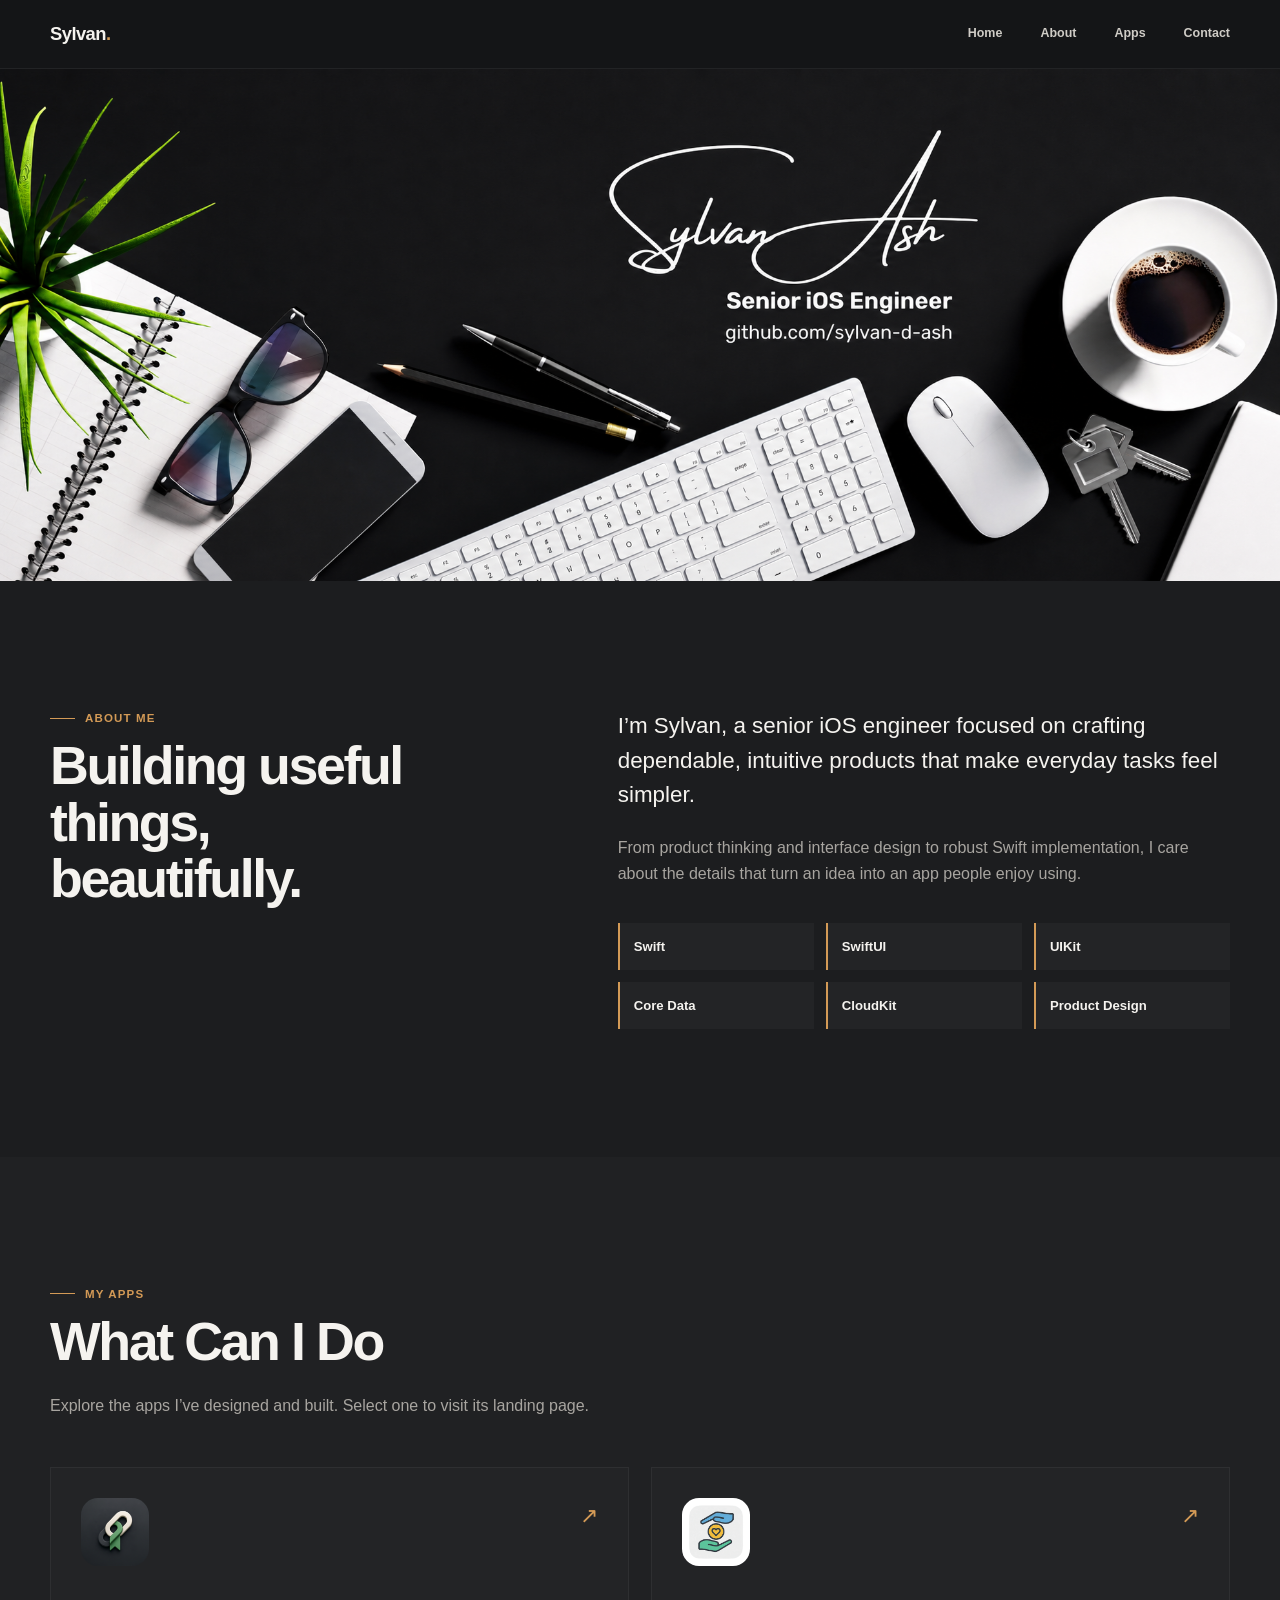
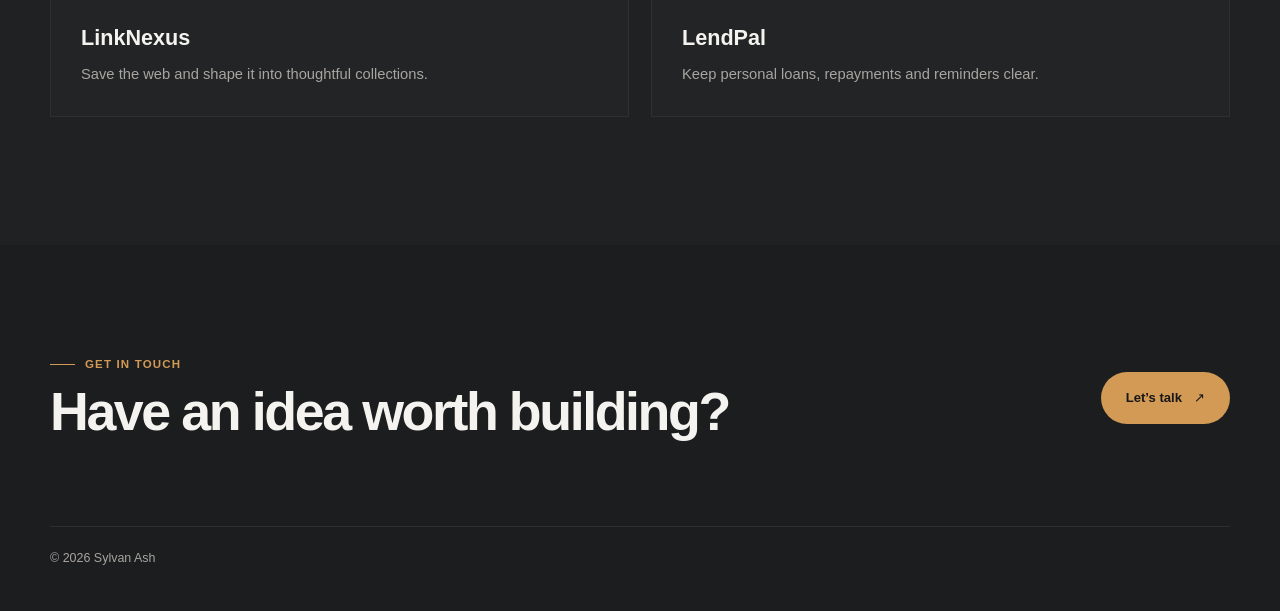
==== index.html @ 414d9491 "Move portfolio to root Pages site" ====
<!doctype html>
<html lang="en">
  <head>
    <meta charset="utf-8">
    <meta name="viewport" content="width=device-width, initial-scale=1">
    <meta name="description" content="Sylvan Ash is a senior iOS engineer building thoughtful apps for everyday life.">
    <title>Sylvan Ash — Senior iOS Engineer</title>
    <link rel="icon" href="favicon.svg" type="image/svg+xml">
    <link rel="apple-touch-icon" href="apple-touch-icon.png">
    <link rel="stylesheet" href="assets/styles.css">
  </head>
  <body class="portfolio-home">
    <header class="site-nav">
      <div class="nav-inner">
        <a class="wordmark" href="#home" aria-label="Sylvan Ash, home">Sylvan<span>.</span></a>
        <nav aria-label="Primary navigation">
          <a href="#home">Home</a>
          <a href="#about">About</a>
          <a href="#apps">Apps</a>
          <a href="#contact">Contact</a>
        </nav>
      </div>
    </header>

    <main>
      <section class="portfolio-hero" id="home" aria-labelledby="hero-title">
        <h1 class="visually-hidden" id="hero-title">Sylvan Ash, Senior iOS Engineer</h1>
        <img src="assets/sylvan-ash-hero-dark.png" alt="A dark desk with a notebook, plant, glasses, keyboard and coffee, introducing Sylvan Ash, Senior iOS Engineer.">
      </section>

      <section class="portfolio-section about-section" id="about">
        <div class="section-heading">
          <p class="section-kicker">About me</p>
          <h2>Building useful things,<br>beautifully.</h2>
        </div>
        <div class="about-copy">
          <p class="about-lead">I’m Sylvan, a senior iOS engineer focused on crafting dependable, intuitive products that make everyday tasks feel simpler.</p>
          <p>From product thinking and interface design to robust Swift implementation, I care about the details that turn an idea into an app people enjoy using.</p>
          <div class="skill-list" aria-label="Skills">
            <span>Swift</span>
            <span>SwiftUI</span>
            <span>UIKit</span>
            <span>Core Data</span>
            <span>CloudKit</span>
            <span>Product Design</span>
          </div>
        </div>
      </section>

      <section class="portfolio-section apps-section" id="apps">
        <div class="section-heading">
          <p class="section-kicker">My apps</p>
          <h2>What Can I Do</h2>
          <p>Explore the apps I’ve designed and built. Select one to visit its landing page.</p>
        </div>

        <div class="portfolio-app-grid" aria-label="Apps by Sylvan Ash">
          <a class="portfolio-app-card" href="linknexus/" aria-label="View the LinkNexus landing page">
            <span class="portfolio-app-icon" aria-hidden="true">
              <img src="linknexus-icon.png" alt="">
            </span>
            <span class="portfolio-app-copy">
              <span class="portfolio-app-name">LinkNexus</span>
              <span class="portfolio-app-description">Save the web and shape it into thoughtful collections.</span>
            </span>
            <span class="portfolio-app-arrow" aria-hidden="true">↗</span>
          </a>

          <a class="portfolio-app-card" href="lendpal/" aria-label="View the LendPal landing page">
            <span class="portfolio-app-icon" aria-hidden="true">
              <img src="app-light.png" alt="">
            </span>
            <span class="portfolio-app-copy">
              <span class="portfolio-app-name">LendPal</span>
              <span class="portfolio-app-description">Keep personal loans, repayments and reminders clear.</span>
            </span>
            <span class="portfolio-app-arrow" aria-hidden="true">↗</span>
          </a>
        </div>
      </section>
    </main>

    <footer class="portfolio-footer" id="contact">
      <div>
        <p class="section-kicker">Get in touch</p>
        <h2>Have an idea worth building?</h2>
      </div>
      <a class="contact-button" href="mailto:sylvan.d.ash@gmail.com">Let’s talk <span aria-hidden="true">↗</span></a>
      <p class="copyright">© 2026 Sylvan Ash</p>
    </footer>
  </body>
</html>
---- assets/styles.css ----
:root {
  color-scheme: light;
  --ink: #17202a;
  --muted: #65717d;
  --line: #e8ecef;
  --paper: #fbfcfc;
  --white: #ffffff;
  font-family: Inter, ui-sans-serif, -apple-system, BlinkMacSystemFont, "Segoe UI", sans-serif;
  font-synthesis: none;
}

/* Portfolio home */
.portfolio-home {
  --portfolio-bg: #1c1d1f;
  --portfolio-panel: #232426;
  --portfolio-panel-hover: #292a2d;
  --portfolio-ink: #f5f3ef;
  --portfolio-muted: #a8a5a0;
  --portfolio-accent: #d39a56;
  background: var(--portfolio-bg);
  color: var(--portfolio-ink);
}

.visually-hidden {
  position: absolute;
  width: 1px;
  height: 1px;
  padding: 0;
  margin: -1px;
  overflow: hidden;
  clip: rect(0, 0, 0, 0);
  white-space: nowrap;
  border: 0;
}

.site-nav {
  position: sticky;
  top: 0;
  z-index: 10;
  border-bottom: 1px solid rgb(255 255 255 / 6%);
  background: rgb(20 21 23 / 92%);
  backdrop-filter: blur(16px);
}

.nav-inner {
  width: min(100% - 40px, 1180px);
  min-height: 68px;
  margin: 0 auto;
  display: flex;
  align-items: center;
  justify-content: space-between;
}

.wordmark {
  color: var(--portfolio-ink);
  font-size: 1.15rem;
  font-weight: 800;
  letter-spacing: -.03em;
  text-decoration: none;
}

.wordmark span,
.section-kicker,
.portfolio-app-arrow { color: var(--portfolio-accent); }

.site-nav nav { display: flex; gap: clamp(18px, 3vw, 38px); }
.site-nav nav a {
  color: #cfccc6;
  font-size: .78rem;
  font-weight: 700;
  text-decoration: none;
  transition: color .2s ease;
}
.site-nav nav a:hover,
.site-nav nav a:focus-visible { color: var(--portfolio-accent); }

.portfolio-hero {
  width: 100%;
  overflow: hidden;
  background: #151618;
}

.portfolio-hero img {
  width: 100%;
  height: auto;
  display: block;
}

.portfolio-section,
.portfolio-footer {
  width: min(100% - 40px, 1180px);
  margin: 0 auto;
}

.portfolio-section {
  padding: clamp(78px, 10vw, 128px) 0;
}

.section-heading { max-width: 590px; }
.section-kicker {
  display: flex;
  align-items: center;
  gap: 10px;
  margin: 0 0 10px;
  font-size: .72rem;
  font-weight: 800;
  letter-spacing: .1em;
  text-transform: uppercase;
}

.section-kicker::before {
  width: 25px;
  height: 1px;
  content: "";
  background: currentColor;
}

.section-heading h2,
.portfolio-footer h2 {
  margin-bottom: 24px;
  font-size: clamp(2rem, 4.2vw, 3.75rem);
  letter-spacing: -.045em;
  line-height: 1.05;
}

.section-heading > p:last-child,
.about-copy { color: var(--portfolio-muted); }

.about-section {
  display: grid;
  grid-template-columns: .85fr 1.15fr;
  gap: clamp(48px, 9vw, 120px);
  align-items: start;
}

.about-copy { max-width: 650px; font-size: 1rem; }
.about-lead {
  color: var(--portfolio-ink);
  font-size: clamp(1.15rem, 2vw, 1.4rem);
  line-height: 1.55;
}

.skill-list {
  display: grid;
  grid-template-columns: repeat(3, 1fr);
  gap: 12px;
  margin-top: 36px;
}

.skill-list span {
  padding: 13px 14px;
  border-left: 2px solid var(--portfolio-accent);
  background: var(--portfolio-panel);
  color: var(--portfolio-ink);
  font-size: .82rem;
  font-weight: 700;
}

.apps-section {
  width: 100%;
  max-width: none;
  padding-right: max(20px, calc((100% - 1180px) / 2));
  padding-left: max(20px, calc((100% - 1180px) / 2));
  background: #202123;
}

.portfolio-app-grid {
  display: grid;
  grid-template-columns: repeat(2, minmax(0, 1fr));
  gap: 22px;
  margin-top: 48px;
}

.portfolio-app-card {
  position: relative;
  min-height: 250px;
  padding: 30px;
  border: 1px solid rgb(255 255 255 / 5%);
  display: flex;
  flex-direction: column;
  justify-content: space-between;
  background: var(--portfolio-panel);
  color: var(--portfolio-ink);
  text-decoration: none;
  transition: transform .25s ease, background .25s ease, border-color .25s ease;
}

.portfolio-app-card:hover {
  transform: translateY(-6px);
  border-color: rgb(211 154 86 / 55%);
  background: var(--portfolio-panel-hover);
}

.portfolio-app-card:focus-visible {
  outline: 3px solid var(--portfolio-accent);
  outline-offset: 4px;
}

.portfolio-app-icon {
  width: 68px;
  height: 68px;
  overflow: hidden;
  border-radius: 17px;
  background: #fff;
}
.portfolio-app-icon img { width: 100%; height: 100%; display: block; object-fit: cover; }
.portfolio-app-copy { display: block; padding-top: 42px; }
.portfolio-app-name { display: block; font-size: 1.35rem; font-weight: 750; }
.portfolio-app-description { display: block; max-width: 380px; margin-top: 7px; color: var(--portfolio-muted); font-size: .92rem; }
.portfolio-app-arrow { position: absolute; top: 30px; right: 30px; font-size: 1.4rem; }

.portfolio-footer {
  position: relative;
  padding: clamp(74px, 9vw, 110px) 0 42px;
  display: grid;
  grid-template-columns: 1fr auto;
  gap: 32px;
  align-items: center;
}

.portfolio-footer h2 { margin: 0; }
.contact-button {
  min-height: 52px;
  padding: 0 25px;
  border-radius: 999px;
  display: inline-flex;
  align-items: center;
  gap: 12px;
  background: var(--portfolio-accent);
  color: #171717;
  font-size: .82rem;
  font-weight: 800;
  text-decoration: none;
  transition: transform .2s ease, filter .2s ease;
}
.contact-button:hover { transform: translateY(-2px); filter: brightness(1.07); }
.copyright {
  grid-column: 1 / -1;
  margin: 54px 0 0;
  padding-top: 22px;
  border-top: 1px solid rgb(255 255 255 / 8%);
  color: var(--portfolio-muted);
  font-size: .78rem;
}

* { box-sizing: border-box; }

html { scroll-behavior: smooth; }

body {
  min-height: 100vh;
  margin: 0;
  background: var(--paper);
  color: var(--ink);
  line-height: 1.6;
  -webkit-font-smoothing: antialiased;
}

a { color: inherit; }

.home-shell,
.app-shell,
.policy-shell {
  width: min(100% - 40px, 920px);
  margin: 0 auto;
}

.home-shell {
  min-height: 100vh;
  display: flex;
  flex-direction: column;
  padding: 12vh 0 32px;
}

.intro { max-width: 680px; }

.eyebrow {
  margin: 0 0 18px;
  color: var(--muted);
  font-size: .75rem;
  font-weight: 700;
  letter-spacing: .14em;
  text-transform: uppercase;
}

h1, h2, p { margin-top: 0; }

.intro h1 {
  margin-bottom: 24px;
  font-size: clamp(3rem, 8vw, 5.75rem);
  font-weight: 680;
  letter-spacing: -.065em;
  line-height: .96;
}

.intro-copy {
  max-width: 520px;
  margin-bottom: 0;
  color: var(--muted);
  font-size: 1.1rem;
}

.app-grid {
  display: grid;
  grid-template-columns: repeat(2, 1fr);
  gap: 18px;
  margin: 70px 0;
}

.app-card {
  position: relative;
  min-height: 260px;
  padding: 28px;
  overflow: hidden;
  border: 1px solid transparent;
  border-radius: 26px;
  display: flex;
  flex-direction: column;
  justify-content: space-between;
  text-decoration: none;
  transition: transform .2s ease, box-shadow .2s ease;
}

.app-card:hover {
  transform: translateY(-4px);
  box-shadow: 0 20px 50px rgb(26 39 49 / 10%);
}

.app-card:focus-visible {
  outline: 3px solid var(--ink);
  outline-offset: 4px;
}

.linknexus-card { background: #202428; color: #f5f5f5; }
.lendpal-card { background: #e8f2fb; color: #2d3748; }

.card-icon {
  width: 72px;
  height: 72px;
  border-radius: 20px;
  display: grid;
  place-items: center;
}

.linknexus-icon { overflow: hidden; background: #202428; }
.linknexus-icon img { width: 100%; height: 100%; object-fit: cover; }
.lendpal-icon { overflow: hidden; background: #fff; }
.lendpal-icon img { width: 100%; height: 100%; object-fit: cover; }

.card-content { display: block; padding-top: 44px; }
.card-label { display: block; font-size: 1.65rem; font-weight: 700; letter-spacing: -.035em; }
.card-description { display: block; max-width: 280px; margin-top: 4px; opacity: .72; }
.card-arrow { position: absolute; top: 28px; right: 28px; font-size: 1.5rem; }

.site-footer {
  margin-top: auto;
  padding-top: 24px;
  border-top: 1px solid var(--line);
  display: flex;
  justify-content: space-between;
  color: var(--muted);
  font-size: .9rem;
}

.site-footer a { text-underline-offset: 4px; }

.app-page {
  --accent: #d39a56;
  --soft: #232426;
  --page-background: #1c1d1f;
  --page-ink: #f5f3ef;
  --page-muted: #a8a5a0;
  --page-line: rgb(255 255 255 / 8%);
  background: var(--page-background);
  color: var(--page-ink);
}

.app-page.lendpal {
  --accent: #d39a56;
  --soft: #232426;
  --page-background: #1c1d1f;
  --page-ink: #f5f3ef;
  --page-muted: #a8a5a0;
}

.app-shell { width: min(100% - 40px, 1180px); padding: 0 0 46px; }

.top-nav {
  min-height: 68px;
  border-bottom: 1px solid var(--page-line);
  display: flex;
  justify-content: space-between;
  align-items: center;
}
.page-wordmark {
  color: var(--page-ink);
  font-size: 1.15rem;
  font-weight: 800;
  letter-spacing: -.03em;
  text-decoration: none;
}
.page-wordmark span { color: var(--accent); }
.page-nav-links { display: flex; align-items: center; gap: clamp(22px, 4vw, 42px); }
.back-link, .privacy-link { color: var(--page-muted); font-size: .78rem; font-weight: 700; text-decoration: none; }
.back-link:hover, .privacy-link:hover { color: var(--accent); }

.app-hero {
  min-height: calc(100vh - 115px);
  padding: clamp(78px, 9vw, 118px) 0;
  display: grid;
  grid-template-columns: 1.2fr .8fr;
  align-items: center;
  gap: clamp(54px, 9vw, 120px);
}

.app-badge {
  width: 96px;
  height: 96px;
  margin-bottom: 32px;
  border-radius: 27px;
  display: grid;
  place-items: center;
  overflow: hidden;
  background: var(--accent);
  border: 1px solid rgb(255 255 255 / 10%);
  box-shadow: 0 18px 50px rgb(0 0 0 / 28%);
}

.app-badge img { width: 100%; height: 100%; object-fit: cover; }
.app-badge svg { width: 56px; fill: none; stroke: #fff; stroke-width: 3.5; stroke-linecap: round; }
.app-page.lendpal .app-badge { background: transparent; }

.app-copy h1 {
  margin-bottom: 24px;
  font-size: clamp(3.5rem, 8vw, 6.7rem);
  letter-spacing: -.075em;
  line-height: .9;
}

.app-page .eyebrow {
  display: flex;
  align-items: center;
  gap: 10px;
  margin-bottom: 16px;
  color: var(--accent);
}
.app-page .eyebrow::before { width: 25px; height: 1px; content: ""; background: currentColor; }
.app-description { max-width: 620px; color: var(--page-muted); font-size: 1.15rem; }

.store-button {
  width: fit-content;
  min-height: 52px;
  margin-top: 28px;
  padding: 0 20px;
  border-radius: 999px;
  display: inline-flex;
  align-items: center;
  gap: 18px;
  background: var(--accent);
  color: #171717;
  font-size: .82rem;
  font-weight: 800;
  text-decoration: none;
  transition: transform .2s ease, box-shadow .2s ease;
}

a.store-button:hover {
  transform: translateY(-2px);
  box-shadow: 0 12px 30px rgb(0 0 0 / 25%);
}

a.store-button:focus-visible {
  outline: 3px solid var(--accent);
  outline-offset: 4px;
}

.store-button.is-coming-soon {
  border: 1px solid var(--page-line);
  background: var(--soft);
  color: var(--page-ink);
}

.store-detail { color: var(--page-muted); font-size: .8rem; font-weight: 600; }

.feature-note {
  position: relative;
  padding: 38px;
  border: 1px solid var(--page-line);
  border-radius: 0;
  background: var(--soft);
  color: var(--page-ink);
  box-shadow: 0 22px 60px rgb(0 0 0 / 18%);
}

.feature-note::before {
  display: block;
  margin-bottom: 20px;
  color: var(--accent);
  content: "Highlights";
  font-size: .7rem;
  font-weight: 800;
  letter-spacing: .12em;
  text-transform: uppercase;
}
.feature-note p { margin: 0; font-size: 1.12rem; font-weight: 650; line-height: 2.1; }
.feature-note p::first-line { color: var(--page-ink); }

.screenshot-showcase {
  padding: 72px 0 48px;
  border-top: 1px solid color-mix(in srgb, var(--page-ink) 9%, transparent);
}

.showcase-heading {
  max-width: 650px;
  margin-bottom: 20px;
}

.showcase-heading .eyebrow { color: var(--accent); }

.showcase-heading h2 {
  margin-bottom: 14px;
  font-size: clamp(2.25rem, 6vw, 4.25rem);
  letter-spacing: -.055em;
  line-height: 1;
}

.showcase-heading > p:last-child {
  max-width: 590px;
  margin-bottom: 0;
  color: var(--page-muted);
  font-size: 1.08rem;
}

.screenshot-track {
  display: grid;
  grid-auto-columns: minmax(240px, 30%);
  grid-auto-flow: column;
  gap: 22px;
  padding: 8px 4px 30px;
  overflow-x: auto;
  overscroll-behavior-inline: contain;
  scroll-snap-type: inline mandatory;
  scrollbar-color: color-mix(in srgb, var(--accent) 50%, transparent) transparent;
}

.screenshot-card {
  min-width: 0;
  margin: 0;
  overflow: hidden;
  border: 1px solid color-mix(in srgb, var(--page-ink) 9%, transparent);
  border-radius: 24px;
  background: var(--soft);
  box-shadow: 0 20px 48px color-mix(in srgb, var(--page-ink) 10%, transparent);
  scroll-snap-align: start;
}

.screenshot-card img {
  width: 100%;
  height: auto;
  display: block;
}

.page-footer {
  padding-top: 28px;
  border-top: 1px solid var(--page-line);
  display: flex;
  justify-content: space-between;
  gap: 24px;
  color: var(--page-muted);
  font-size: .78rem;
}
.page-footer a { color: var(--page-muted); text-underline-offset: 4px; }
.page-footer a:hover { color: var(--accent); }

.policy-shell { width: min(100% - 40px, 820px); max-width: 820px; padding: 0 0 46px; }
.policy-header { padding: clamp(78px, 10vw, 120px) 0 52px; border-bottom: 1px solid var(--page-line); }
.policy-header h1 { margin-bottom: 16px; font-size: clamp(2.9rem, 7vw, 5.2rem); letter-spacing: -.06em; line-height: .95; }
.updated { color: var(--page-muted); font-size: .82rem; }
.policy-content { padding: 28px 0 88px; }
.policy-content h2 {
  margin: 38px 0 14px;
  padding-top: 38px;
  border-top: 1px solid var(--page-line);
  color: var(--page-ink);
  font-size: 1.12rem;
  letter-spacing: -.015em;
}
.policy-content > h2:first-child { border-top: 0; padding-top: 0; }
.policy-content p, .policy-content li { color: var(--page-muted); }
.policy-content a { color: var(--accent); text-underline-offset: 3px; }
.policy-content li + li { margin-top: 10px; }

@media (max-width: 700px) {
  .nav-inner { min-height: 60px; }
  .site-nav nav { gap: 15px; }
  .site-nav nav a { font-size: .7rem; }
  .portfolio-hero img { width: 100%; }
  .about-section { grid-template-columns: 1fr; gap: 30px; }
  .skill-list { grid-template-columns: repeat(2, 1fr); }
  .portfolio-app-grid { grid-template-columns: 1fr; }
  .portfolio-app-card { min-height: 220px; }
  .portfolio-footer { grid-template-columns: 1fr; }
  .contact-button { justify-self: start; }
  .copyright { margin-top: 20px; }
  .home-shell { padding-top: 9vh; }
  .app-grid { grid-template-columns: 1fr; margin: 52px 0; }
  .app-card { min-height: 230px; }
  .top-nav { min-height: 60px; }
  .app-hero { min-height: 0; grid-template-columns: 1fr; gap: 44px; padding: 70px 0; }
  .app-badge { width: 82px; height: 82px; margin-bottom: 28px; border-radius: 23px; }
  .feature-note { margin-top: 0; padding: 28px; }
  .screenshot-showcase { padding-top: 56px; }
  .screenshot-track {
    grid-auto-columns: minmax(250px, 82%);
    gap: 16px;
    margin-right: -20px;
    padding-right: 20px;
  }
  .policy-header { padding-top: 72px; }
  .policy-content { padding-bottom: 68px; }
  .page-footer { flex-direction: column; gap: 8px; }
}

@media (prefers-reduced-motion: reduce) {
  html { scroll-behavior: auto; }
  .app-card, .store-button, .portfolio-app-card, .contact-button { transition: none; }
}
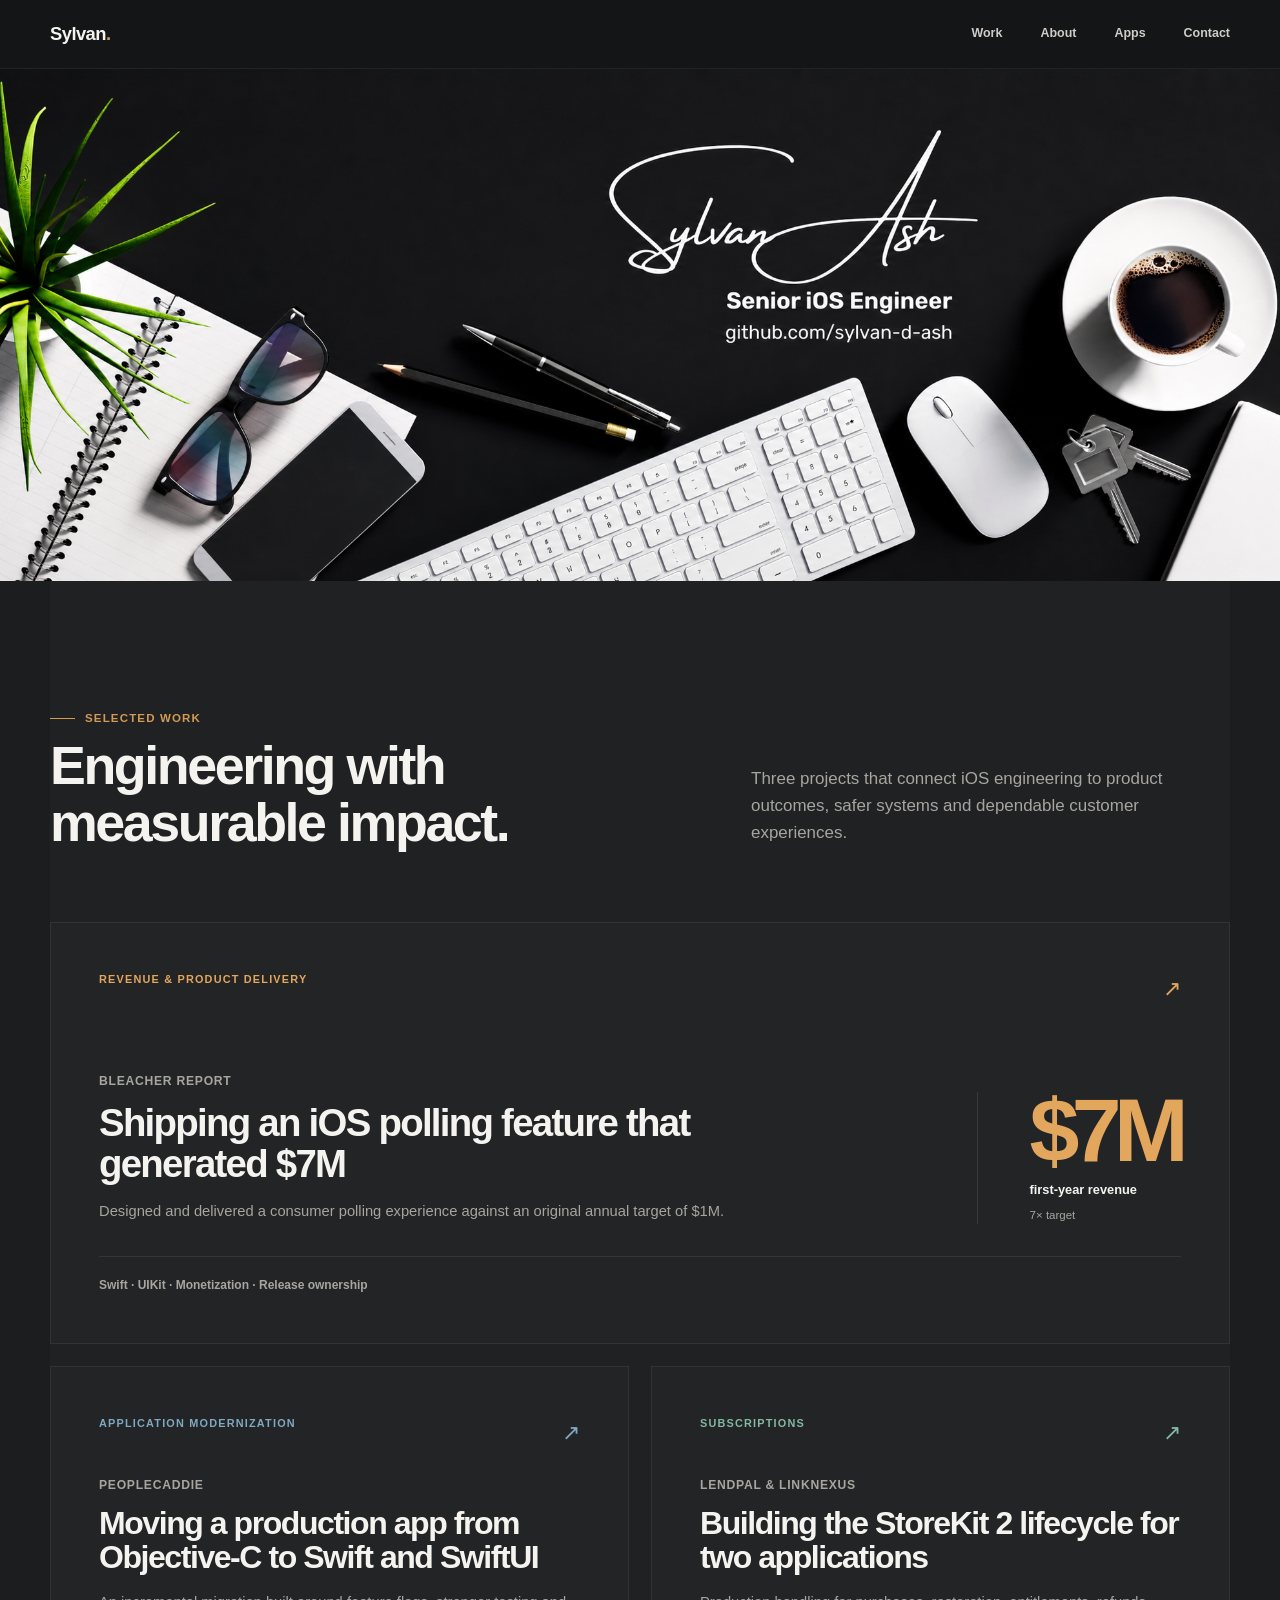
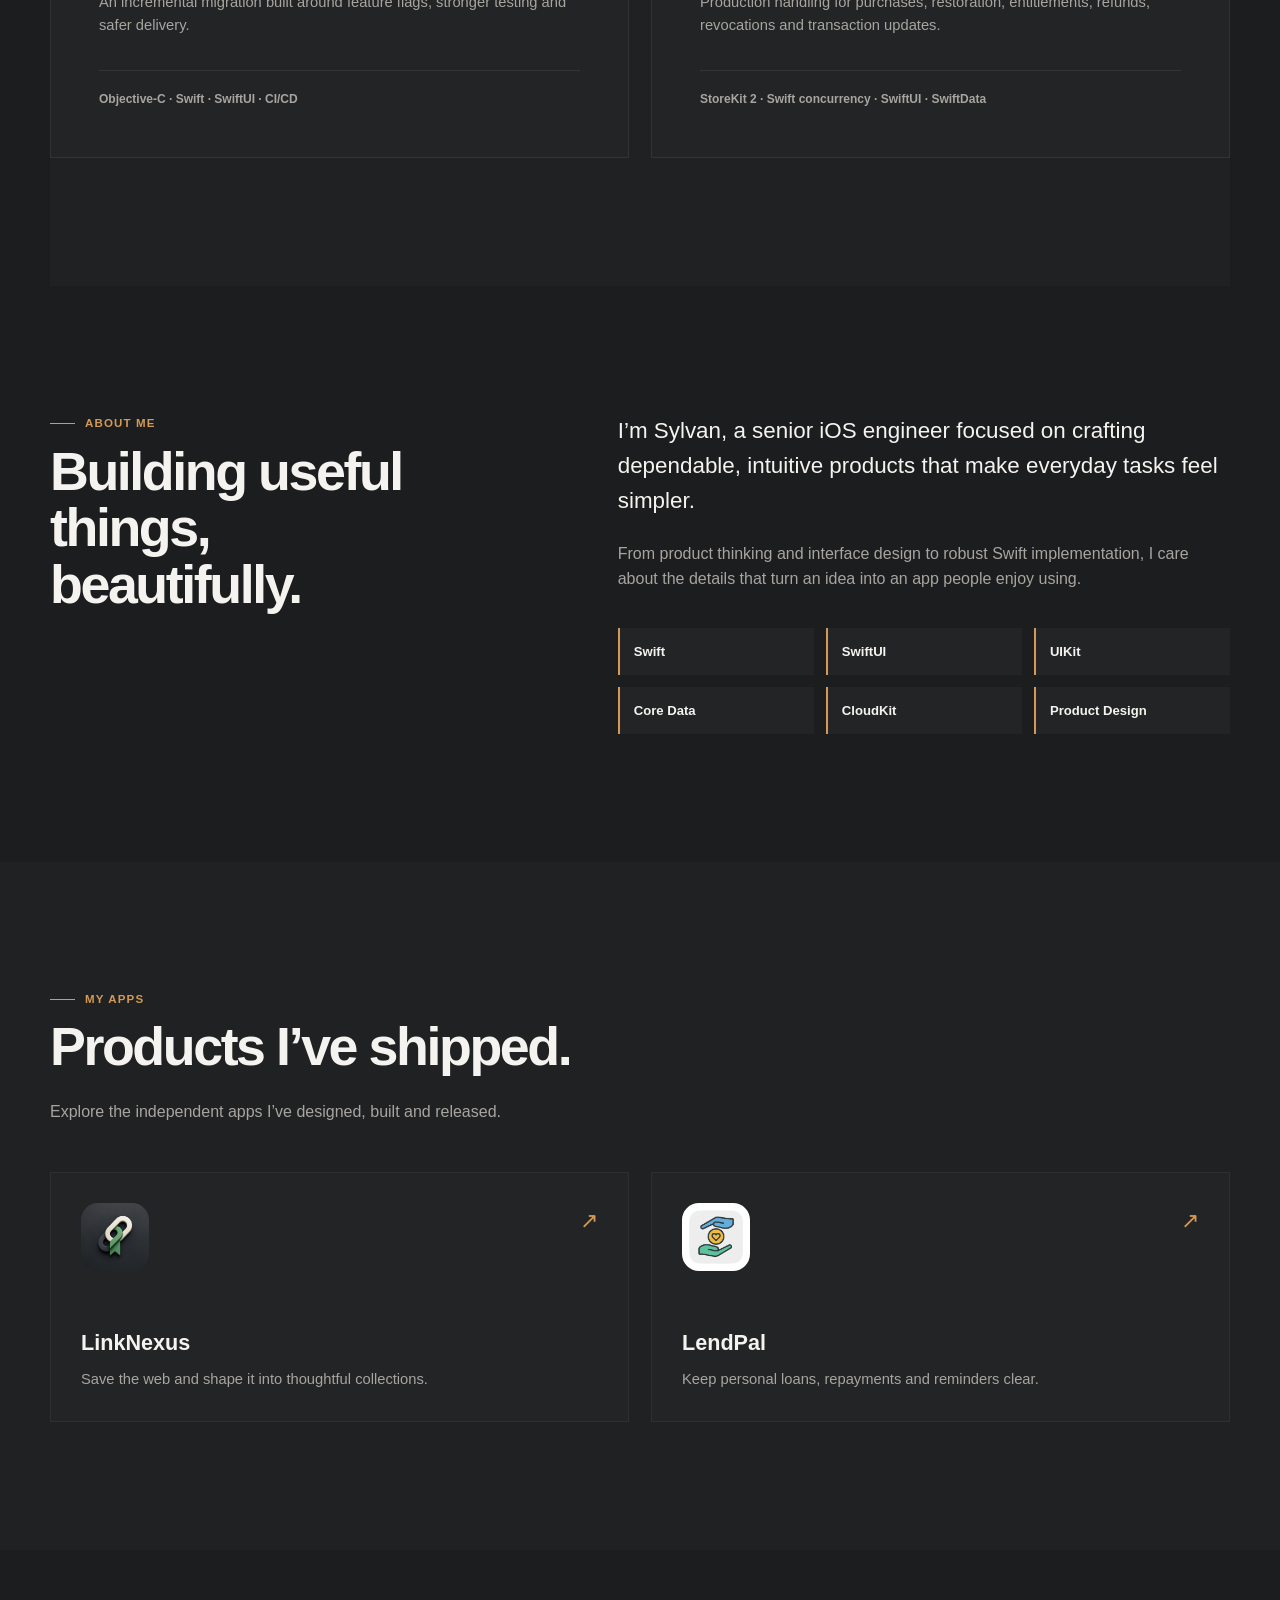
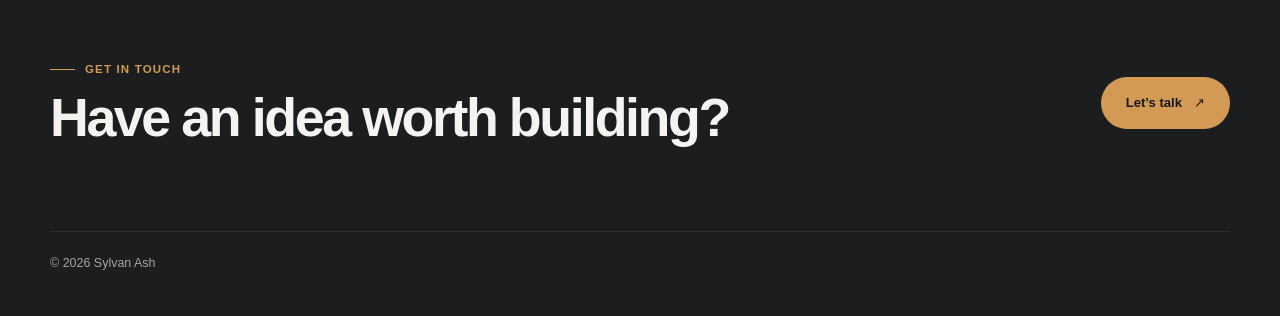
==== commit 1f2dda7d: "Add portfolio case studies" ====
--- a/index.html
+++ b/index.html
@@ -4,6 +4,10 @@
     <meta charset="utf-8">
     <meta name="viewport" content="width=device-width, initial-scale=1">
     <meta name="description" content="Sylvan Ash is a senior iOS engineer building thoughtful apps for everyday life.">
+    <meta property="og:title" content="Sylvan Ash — Senior iOS Engineer">
+    <meta property="og:description" content="Selected iOS engineering work spanning product revenue, application modernization and StoreKit subscriptions.">
+    <meta property="og:type" content="website">
+    <meta property="og:url" content="https://sylvan-d-ash.github.io/">
     <title>Sylvan Ash — Senior iOS Engineer</title>
     <link rel="icon" href="favicon.svg" type="image/svg+xml">
     <link rel="apple-touch-icon" href="apple-touch-icon.png">
@@ -14,7 +18,7 @@
       <div class="nav-inner">
         <a class="wordmark" href="#home" aria-label="Sylvan Ash, home">Sylvan<span>.</span></a>
         <nav aria-label="Primary navigation">
-          <a href="#home">Home</a>
+          <a href="#work">Work</a>
           <a href="#about">About</a>
           <a href="#apps">Apps</a>
           <a href="#contact">Contact</a>
@@ -26,6 +30,70 @@
       <section class="portfolio-hero" id="home" aria-labelledby="hero-title">
         <h1 class="visually-hidden" id="hero-title">Sylvan Ash, Senior iOS Engineer</h1>
         <img src="assets/sylvan-ash-hero-dark.png" alt="A dark desk with a notebook, plant, glasses, keyboard and coffee, introducing Sylvan Ash, Senior iOS Engineer.">
+      </section>
+
+      <section class="portfolio-section work-section" id="work" aria-labelledby="work-title">
+        <div class="work-intro">
+          <div class="section-heading">
+            <p class="section-kicker">Selected work</p>
+            <h2 id="work-title">Engineering with<br>measurable impact.</h2>
+          </div>
+          <p>Three projects that connect iOS engineering to product outcomes, safer systems and dependable customer experiences.</p>
+        </div>
+
+        <div class="case-study-grid">
+          <article class="case-card case-card--lead case-card--revenue">
+            <a href="case-studies/polling-feature/" aria-label="Read the case study about the polling feature that generated seven million dollars">
+              <span class="case-card-topline">
+                <span class="case-card-category">Revenue &amp; product delivery</span>
+                <span class="case-card-arrow" aria-hidden="true">↗</span>
+              </span>
+              <span class="case-card-body">
+                <span class="case-card-copy">
+                  <span class="case-card-company">Bleacher Report</span>
+                  <span class="case-card-title">Shipping an iOS polling feature that generated $7M</span>
+                  <span class="case-card-description">Designed and delivered a consumer polling experience against an original annual target of $1M.</span>
+                </span>
+                <span class="case-card-result" aria-label="Seven million dollars in first-year revenue, seven times the target">
+                  <strong>$7M</strong>
+                  <span>first-year revenue</span>
+                  <small>7× target</small>
+                </span>
+              </span>
+              <span class="case-card-skills">Swift · UIKit · Monetization · Release ownership</span>
+            </a>
+          </article>
+
+          <article class="case-card case-card--migration">
+            <a href="case-studies/peoplecaddie-migration/" aria-label="Read the PeopleCaddie application modernization case study">
+              <span class="case-card-topline">
+                <span class="case-card-category">Application modernization</span>
+                <span class="case-card-arrow" aria-hidden="true">↗</span>
+              </span>
+              <span class="case-card-copy">
+                <span class="case-card-company">PeopleCaddie</span>
+                <span class="case-card-title">Moving a production app from Objective-C to Swift and SwiftUI</span>
+                <span class="case-card-description">An incremental migration built around feature flags, stronger testing and safer delivery.</span>
+              </span>
+              <span class="case-card-skills">Objective-C · Swift · SwiftUI · CI/CD</span>
+            </a>
+          </article>
+
+          <article class="case-card case-card--subscriptions">
+            <a href="case-studies/storekit-subscriptions/" aria-label="Read the StoreKit 2 subscription implementation case study">
+              <span class="case-card-topline">
+                <span class="case-card-category">Subscriptions</span>
+                <span class="case-card-arrow" aria-hidden="true">↗</span>
+              </span>
+              <span class="case-card-copy">
+                <span class="case-card-company">LendPal &amp; LinkNexus</span>
+                <span class="case-card-title">Building the StoreKit 2 lifecycle for two applications</span>
+                <span class="case-card-description">Production handling for purchases, restoration, entitlements, refunds, revocations and transaction updates.</span>
+              </span>
+              <span class="case-card-skills">StoreKit 2 · Swift concurrency · SwiftUI · SwiftData</span>
+            </a>
+          </article>
+        </div>
       </section>
 
       <section class="portfolio-section about-section" id="about">
@@ -50,8 +118,8 @@
       <section class="portfolio-section apps-section" id="apps">
         <div class="section-heading">
           <p class="section-kicker">My apps</p>
-          <h2>What Can I Do</h2>
-          <p>Explore the apps I’ve designed and built. Select one to visit its landing page.</p>
+          <h2>Products I’ve shipped.</h2>
+          <p>Explore the independent apps I’ve designed, built and released.</p>
         </div>
 
         <div class="portfolio-app-grid" aria-label="Apps by Sylvan Ash">
--- a/assets/styles.css
+++ b/assets/styles.css
@@ -84,6 +84,150 @@
   width: 100%;
   height: auto;
   display: block;
+}
+
+.work-section {
+  width: 100%;
+  max-width: none;
+  padding-right: max(20px, calc((100% - 1180px) / 2));
+  padding-left: max(20px, calc((100% - 1180px) / 2));
+  background: #202123;
+}
+
+.work-intro {
+  display: grid;
+  grid-template-columns: 1fr .8fr;
+  gap: clamp(42px, 8vw, 110px);
+  align-items: end;
+}
+
+.work-intro > p {
+  max-width: 520px;
+  margin: 0 0 28px;
+  color: var(--portfolio-muted);
+  font-size: 1.06rem;
+}
+
+.case-study-grid {
+  display: grid;
+  grid-template-columns: repeat(2, minmax(0, 1fr));
+  gap: 22px;
+  margin-top: 48px;
+}
+
+.case-card {
+  min-width: 0;
+  border: 1px solid rgb(255 255 255 / 7%);
+  background: var(--portfolio-panel);
+}
+
+.case-card--lead { grid-column: 1 / -1; }
+
+.case-card a {
+  min-height: 390px;
+  padding: clamp(28px, 4vw, 48px);
+  display: flex;
+  flex-direction: column;
+  color: var(--portfolio-ink);
+  text-decoration: none;
+  transition: transform .25s ease, background .25s ease, border-color .25s ease;
+}
+
+.case-card--lead a { min-height: 420px; }
+
+.case-card a:hover {
+  transform: translateY(-6px);
+  background: var(--portfolio-panel-hover);
+}
+
+.case-card a:focus-visible {
+  outline: 3px solid var(--portfolio-accent);
+  outline-offset: 4px;
+}
+
+.case-card--revenue { --card-accent: #e3a65d; }
+.case-card--migration { --card-accent: #7fa8c1; }
+.case-card--subscriptions { --card-accent: #83b9a1; }
+.case-card:hover { border-color: color-mix(in srgb, var(--card-accent) 62%, transparent); }
+
+.case-card-topline,
+.case-card-body {
+  display: flex;
+  justify-content: space-between;
+  gap: 36px;
+}
+
+.case-card-topline { align-items: flex-start; }
+.case-card-body { flex: 1; align-items: flex-end; }
+.case-card-category,
+.case-card-company,
+.case-card-title,
+.case-card-description,
+.case-card-skills,
+.case-card-result span,
+.case-card-result small { display: block; }
+
+.case-card-category {
+  color: var(--card-accent);
+  font-size: .68rem;
+  font-weight: 800;
+  letter-spacing: .11em;
+  text-transform: uppercase;
+}
+
+.case-card-arrow { color: var(--card-accent); font-size: 1.4rem; }
+.case-card-copy { max-width: 700px; margin-top: auto; }
+.case-card-company {
+  margin-bottom: 10px;
+  color: var(--portfolio-muted);
+  font-size: .76rem;
+  font-weight: 750;
+  letter-spacing: .06em;
+  text-transform: uppercase;
+}
+
+.case-card-title {
+  max-width: 760px;
+  font-size: clamp(1.6rem, 3vw, 2.6rem);
+  font-weight: 760;
+  letter-spacing: -.045em;
+  line-height: 1.08;
+}
+
+.case-card:not(.case-card--lead) .case-card-title {
+  font-size: clamp(1.45rem, 2.5vw, 2rem);
+}
+
+.case-card-description {
+  max-width: 640px;
+  margin-top: 16px;
+  color: var(--portfolio-muted);
+  font-size: .92rem;
+}
+
+.case-card-result {
+  flex: 0 0 auto;
+  padding-left: clamp(24px, 4vw, 54px);
+  border-left: 1px solid rgb(255 255 255 / 10%);
+  color: var(--card-accent);
+}
+
+.case-card-result strong {
+  display: block;
+  font-size: clamp(3.4rem, 7vw, 6.5rem);
+  letter-spacing: -.085em;
+  line-height: .85;
+}
+
+.case-card-result span { margin-top: 12px; color: var(--portfolio-ink); font-size: .8rem; font-weight: 750; }
+.case-card-result small { margin-top: 5px; color: var(--portfolio-muted); font-size: .72rem; }
+.case-card-skills {
+  margin-top: 32px;
+  padding-top: 19px;
+  border-top: 1px solid rgb(255 255 255 / 8%);
+  color: var(--portfolio-muted);
+  font-size: .75rem;
+  font-weight: 650;
 }
 
 .portfolio-section,
@@ -590,11 +734,259 @@
 .policy-content a { color: var(--accent); text-underline-offset: 3px; }
 .policy-content li + li { margin-top: 10px; }
 
+/* Case studies */
+.case-study-page {
+  --case-accent: #e3a65d;
+  --case-accent-soft: rgb(227 166 93 / 10%);
+  --case-bg: #1c1d1f;
+  --case-panel: #232426;
+  --case-ink: #f5f3ef;
+  --case-muted: #aaa7a2;
+  --case-line: rgb(255 255 255 / 9%);
+  background: var(--case-bg);
+  color: var(--case-ink);
+}
+
+.case-study-page.case-migration {
+  --case-accent: #86aec7;
+  --case-accent-soft: rgb(134 174 199 / 10%);
+}
+
+.case-study-page.case-subscriptions {
+  --case-accent: #89bea6;
+  --case-accent-soft: rgb(137 190 166 / 10%);
+}
+
+.case-shell {
+  width: min(100% - 40px, 1180px);
+  margin: 0 auto;
+}
+
+.case-nav {
+  min-height: 68px;
+  border-bottom: 1px solid var(--case-line);
+  display: flex;
+  align-items: center;
+  justify-content: space-between;
+}
+
+.case-nav .wordmark span { color: var(--case-accent); }
+.case-nav-links { display: flex; align-items: center; gap: clamp(20px, 4vw, 40px); }
+.case-nav-links a {
+  color: var(--case-muted);
+  font-size: .76rem;
+  font-weight: 700;
+  text-decoration: none;
+}
+.case-nav-links a:hover,
+.case-nav-links a:focus-visible { color: var(--case-accent); }
+
+.case-hero {
+  padding: clamp(76px, 10vw, 132px) 0 clamp(72px, 9vw, 116px);
+  border-bottom: 1px solid var(--case-line);
+}
+
+.case-eyebrow {
+  display: flex;
+  align-items: center;
+  gap: 11px;
+  margin: 0 0 22px;
+  color: var(--case-accent);
+  font-size: .7rem;
+  font-weight: 800;
+  letter-spacing: .12em;
+  text-transform: uppercase;
+}
+
+.case-eyebrow::before { width: 28px; height: 1px; content: ""; background: currentColor; }
+.case-hero-grid {
+  display: grid;
+  grid-template-columns: minmax(0, 1.35fr) minmax(260px, .65fr);
+  gap: clamp(48px, 9vw, 120px);
+  align-items: end;
+}
+
+.case-hero h1 {
+  max-width: 850px;
+  margin: 0;
+  font-size: clamp(3.25rem, 7.5vw, 7rem);
+  letter-spacing: -.075em;
+  line-height: .9;
+}
+
+.case-hero-summary {
+  max-width: 740px;
+  margin: 30px 0 0;
+  color: var(--case-muted);
+  font-size: clamp(1.05rem, 2vw, 1.25rem);
+}
+
+.hero-outcome {
+  padding: 30px 0 8px clamp(24px, 4vw, 48px);
+  border-left: 1px solid var(--case-line);
+}
+
+.hero-outcome strong {
+  display: block;
+  color: var(--case-accent);
+  font-size: clamp(3.7rem, 8vw, 7.2rem);
+  letter-spacing: -.09em;
+  line-height: .8;
+}
+
+.hero-outcome span { display: block; margin-top: 18px; font-size: .85rem; font-weight: 750; }
+.hero-outcome small { display: block; margin-top: 6px; color: var(--case-muted); font-size: .75rem; }
+.case-migration .hero-outcome strong { font-size: clamp(2.6rem, 4vw, 3.8rem); letter-spacing: -.065em; }
+
+.case-facts {
+  padding: 28px 0;
+  border-bottom: 1px solid var(--case-line);
+  display: grid;
+  grid-template-columns: repeat(4, 1fr);
+}
+
+.case-fact { padding: 9px 26px; border-left: 1px solid var(--case-line); }
+.case-fact:first-child { padding-left: 0; border-left: 0; }
+.case-fact span { display: block; color: var(--case-muted); font-size: .65rem; font-weight: 800; letter-spacing: .1em; text-transform: uppercase; }
+.case-fact strong { display: block; margin-top: 6px; font-size: .9rem; line-height: 1.35; }
+
+.case-content { padding: clamp(72px, 9vw, 118px) 0; }
+.case-section {
+  display: grid;
+  grid-template-columns: minmax(190px, .38fr) minmax(0, 1fr);
+  gap: clamp(46px, 9vw, 120px);
+  padding: clamp(62px, 8vw, 102px) 0;
+  border-top: 1px solid var(--case-line);
+}
+
+.case-section:first-child { padding-top: 0; border-top: 0; }
+.case-section-label { color: var(--case-accent); font-size: .7rem; font-weight: 800; letter-spacing: .12em; text-transform: uppercase; }
+.case-prose { max-width: 760px; }
+.case-prose h2 {
+  margin: 0 0 26px;
+  font-size: clamp(2rem, 4.5vw, 3.75rem);
+  letter-spacing: -.055em;
+  line-height: 1.02;
+}
+.case-prose h3 { margin: 38px 0 12px; font-size: 1.05rem; }
+.case-prose p,
+.case-prose li { color: var(--case-muted); }
+.case-prose p { font-size: 1.04rem; }
+.case-prose p:last-child { margin-bottom: 0; }
+.case-prose code { color: var(--case-ink); font-size: .92em; }
+.case-prose ul { margin: 25px 0 0; padding: 0; list-style: none; }
+.case-prose li { position: relative; padding: 14px 0 14px 24px; border-top: 1px solid var(--case-line); }
+.case-prose li::before { position: absolute; top: 17px; left: 0; color: var(--case-accent); content: "↳"; }
+
+.case-visual {
+  margin: 12px 0;
+  padding: clamp(28px, 5vw, 56px);
+  border: 1px solid var(--case-line);
+  background: var(--case-panel);
+}
+
+.visual-caption { margin: 0 0 30px; color: var(--case-muted); font-size: .7rem; font-weight: 750; letter-spacing: .08em; text-transform: uppercase; }
+.revenue-bars { display: grid; gap: 26px; }
+.revenue-row { display: grid; grid-template-columns: 72px 1fr 72px; gap: 18px; align-items: center; }
+.revenue-row span { color: var(--case-muted); font-size: .75rem; font-weight: 700; }
+.revenue-row strong { text-align: right; color: var(--case-ink); }
+.revenue-track { height: 18px; background: rgb(255 255 255 / 6%); }
+.revenue-fill { height: 100%; background: var(--case-accent); }
+.revenue-fill--target { width: 14.285%; opacity: .45; }
+.revenue-fill--result { width: 100%; }
+
+.process-flow {
+  display: grid;
+  grid-template-columns: repeat(3, 1fr);
+  gap: 16px;
+}
+.process-step {
+  min-height: 180px;
+  padding: 24px;
+  border: 1px solid var(--case-line);
+  display: flex;
+  flex-direction: column;
+  justify-content: space-between;
+  background: rgb(255 255 255 / 2%);
+}
+.process-step span { color: var(--case-accent); font-size: .65rem; font-weight: 800; letter-spacing: .1em; text-transform: uppercase; }
+.process-step strong { font-size: 1.1rem; line-height: 1.35; }
+.process-step small { color: var(--case-muted); line-height: 1.5; }
+
+.quality-lanes { margin-top: 16px; display: grid; grid-template-columns: repeat(3, 1fr); gap: 1px; background: var(--case-line); }
+.quality-lanes span { padding: 16px; background: var(--case-panel); color: var(--case-muted); font-size: .72rem; font-weight: 700; text-align: center; }
+
+.lifecycle-flow { display: grid; grid-template-columns: repeat(5, 1fr); gap: 12px; }
+.lifecycle-node {
+  min-height: 118px;
+  padding: 18px;
+  border: 1px solid var(--case-line);
+  display: flex;
+  flex-direction: column;
+  justify-content: space-between;
+  background: rgb(255 255 255 / 2%);
+}
+.lifecycle-node span { color: var(--case-accent); font-size: .65rem; font-weight: 800; }
+.lifecycle-node strong { font-size: .9rem; line-height: 1.3; }
+.lifecycle-node--ongoing { border-color: color-mix(in srgb, var(--case-accent) 55%, transparent); background: var(--case-accent-soft); }
+
+.scope-note {
+  margin-top: 36px;
+  padding: 26px 28px;
+  border-left: 2px solid var(--case-accent);
+  background: var(--case-accent-soft);
+}
+.scope-note strong { display: block; margin-bottom: 8px; font-size: .82rem; }
+.scope-note p { margin: 0; color: var(--case-muted); font-size: .9rem; }
+
+.case-tags { display: flex; flex-wrap: wrap; gap: 10px; margin-top: 34px; }
+.case-tags span { padding: 9px 12px; border: 1px solid var(--case-line); color: var(--case-muted); font-size: .72rem; font-weight: 700; }
+.case-product-links { display: flex; flex-wrap: wrap; gap: 12px; margin-top: 30px; }
+.case-product-links a {
+  padding: 12px 16px;
+  border: 1px solid var(--case-line);
+  color: var(--case-ink);
+  font-size: .76rem;
+  font-weight: 750;
+  text-decoration: none;
+}
+.case-product-links a:hover { border-color: var(--case-accent); color: var(--case-accent); }
+
+.next-case {
+  padding: clamp(64px, 9vw, 110px) 0;
+  border-top: 1px solid var(--case-line);
+}
+.next-case a { display: flex; justify-content: space-between; gap: 30px; align-items: flex-end; color: var(--case-ink); text-decoration: none; }
+.next-case span { display: block; margin-bottom: 9px; color: var(--case-accent); font-size: .7rem; font-weight: 800; letter-spacing: .1em; text-transform: uppercase; }
+.next-case strong { display: block; max-width: 800px; font-size: clamp(1.7rem, 4vw, 3.4rem); letter-spacing: -.05em; line-height: 1.05; }
+.next-case b { color: var(--case-accent); font-size: 2rem; }
+
+.case-footer {
+  padding: 28px 0 42px;
+  border-top: 1px solid var(--case-line);
+  display: flex;
+  justify-content: space-between;
+  gap: 24px;
+  color: var(--case-muted);
+  font-size: .75rem;
+}
+.case-footer a { color: var(--case-muted); text-underline-offset: 4px; }
+.case-footer a:hover { color: var(--case-accent); }
+
 @media (max-width: 700px) {
   .nav-inner { min-height: 60px; }
   .site-nav nav { gap: 15px; }
   .site-nav nav a { font-size: .7rem; }
   .portfolio-hero img { width: 100%; }
+  .work-intro { grid-template-columns: 1fr; gap: 0; }
+  .work-intro > p { margin-bottom: 0; }
+  .case-study-grid { grid-template-columns: 1fr; }
+  .case-card--lead { grid-column: auto; }
+  .case-card a,
+  .case-card--lead a { min-height: 360px; padding: 26px; }
+  .case-card-body { flex-direction: column; align-items: stretch; justify-content: flex-end; gap: 26px; }
+  .case-card-result { padding: 20px 0 0; border-top: 1px solid rgb(255 255 255 / 10%); border-left: 0; }
+  .case-card-result strong { font-size: 4rem; }
   .about-section { grid-template-columns: 1fr; gap: 30px; }
   .skill-list { grid-template-columns: repeat(2, 1fr); }
   .portfolio-app-grid { grid-template-columns: 1fr; }
@@ -619,9 +1011,29 @@
   .policy-header { padding-top: 72px; }
   .policy-content { padding-bottom: 68px; }
   .page-footer { flex-direction: column; gap: 8px; }
+  .case-nav { min-height: 60px; }
+  .case-nav-links { gap: 16px; }
+  .case-nav-links a { font-size: .69rem; }
+  .case-nav-links a:nth-child(2) { display: none; }
+  .case-hero-grid { grid-template-columns: 1fr; gap: 44px; }
+  .hero-outcome { padding: 26px 0 0; border-top: 1px solid var(--case-line); border-left: 0; }
+  .case-facts { grid-template-columns: repeat(2, 1fr); }
+  .case-fact { padding: 14px 18px; }
+  .case-fact:nth-child(odd) { padding-left: 0; border-left: 0; }
+  .case-fact:nth-child(n + 3) { border-top: 1px solid var(--case-line); }
+  .case-section { grid-template-columns: 1fr; gap: 24px; }
+  .case-visual { margin-right: -20px; margin-left: -20px; padding: 28px 20px; border-right: 0; border-left: 0; }
+  .revenue-row { grid-template-columns: 56px 1fr 58px; gap: 10px; }
+  .process-flow,
+  .quality-lanes { grid-template-columns: 1fr; }
+  .process-step { min-height: 150px; }
+  .lifecycle-flow { grid-template-columns: 1fr 1fr; }
+  .lifecycle-node--ongoing { grid-column: 1 / -1; }
+  .next-case a { align-items: center; }
+  .case-footer { flex-direction: column; gap: 8px; }
 }
 
 @media (prefers-reduced-motion: reduce) {
   html { scroll-behavior: auto; }
-  .app-card, .store-button, .portfolio-app-card, .contact-button { transition: none; }
-}
+  .app-card, .store-button, .portfolio-app-card, .contact-button, .case-card a { transition: none; }
+}
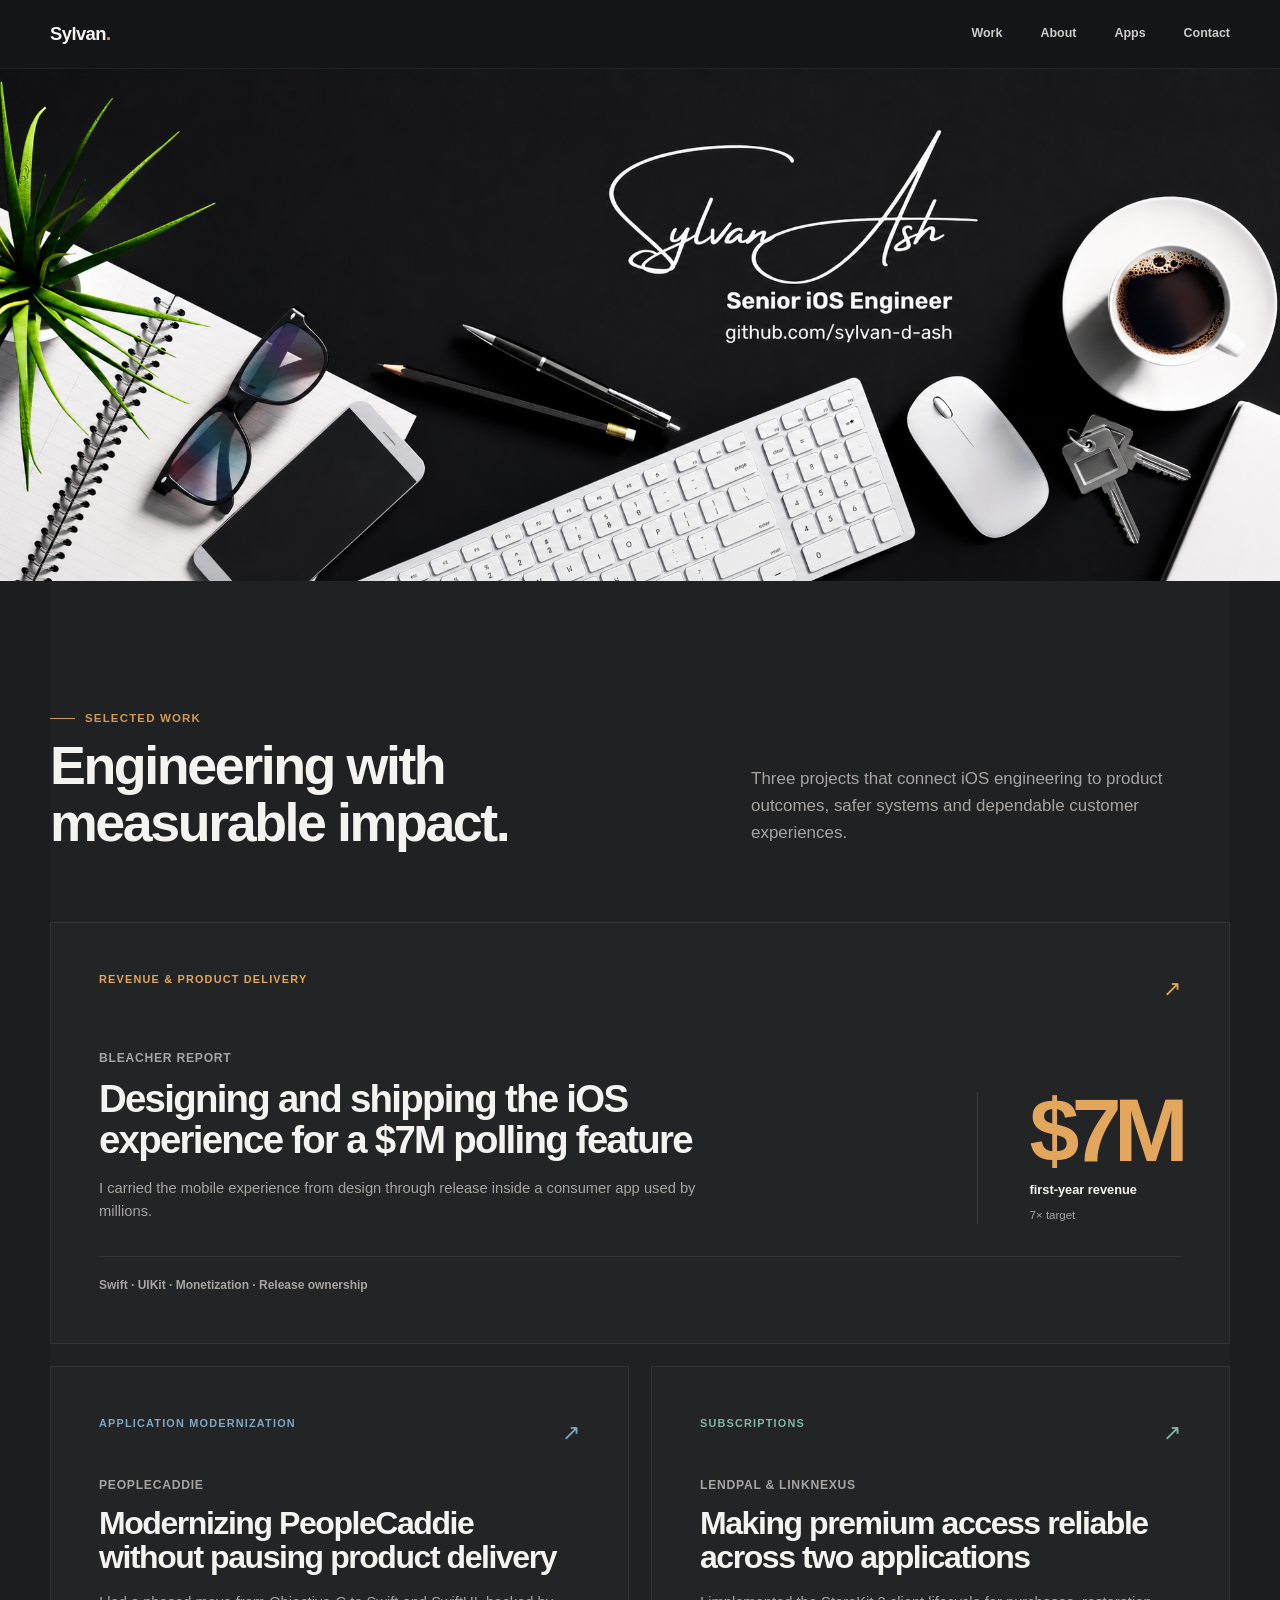
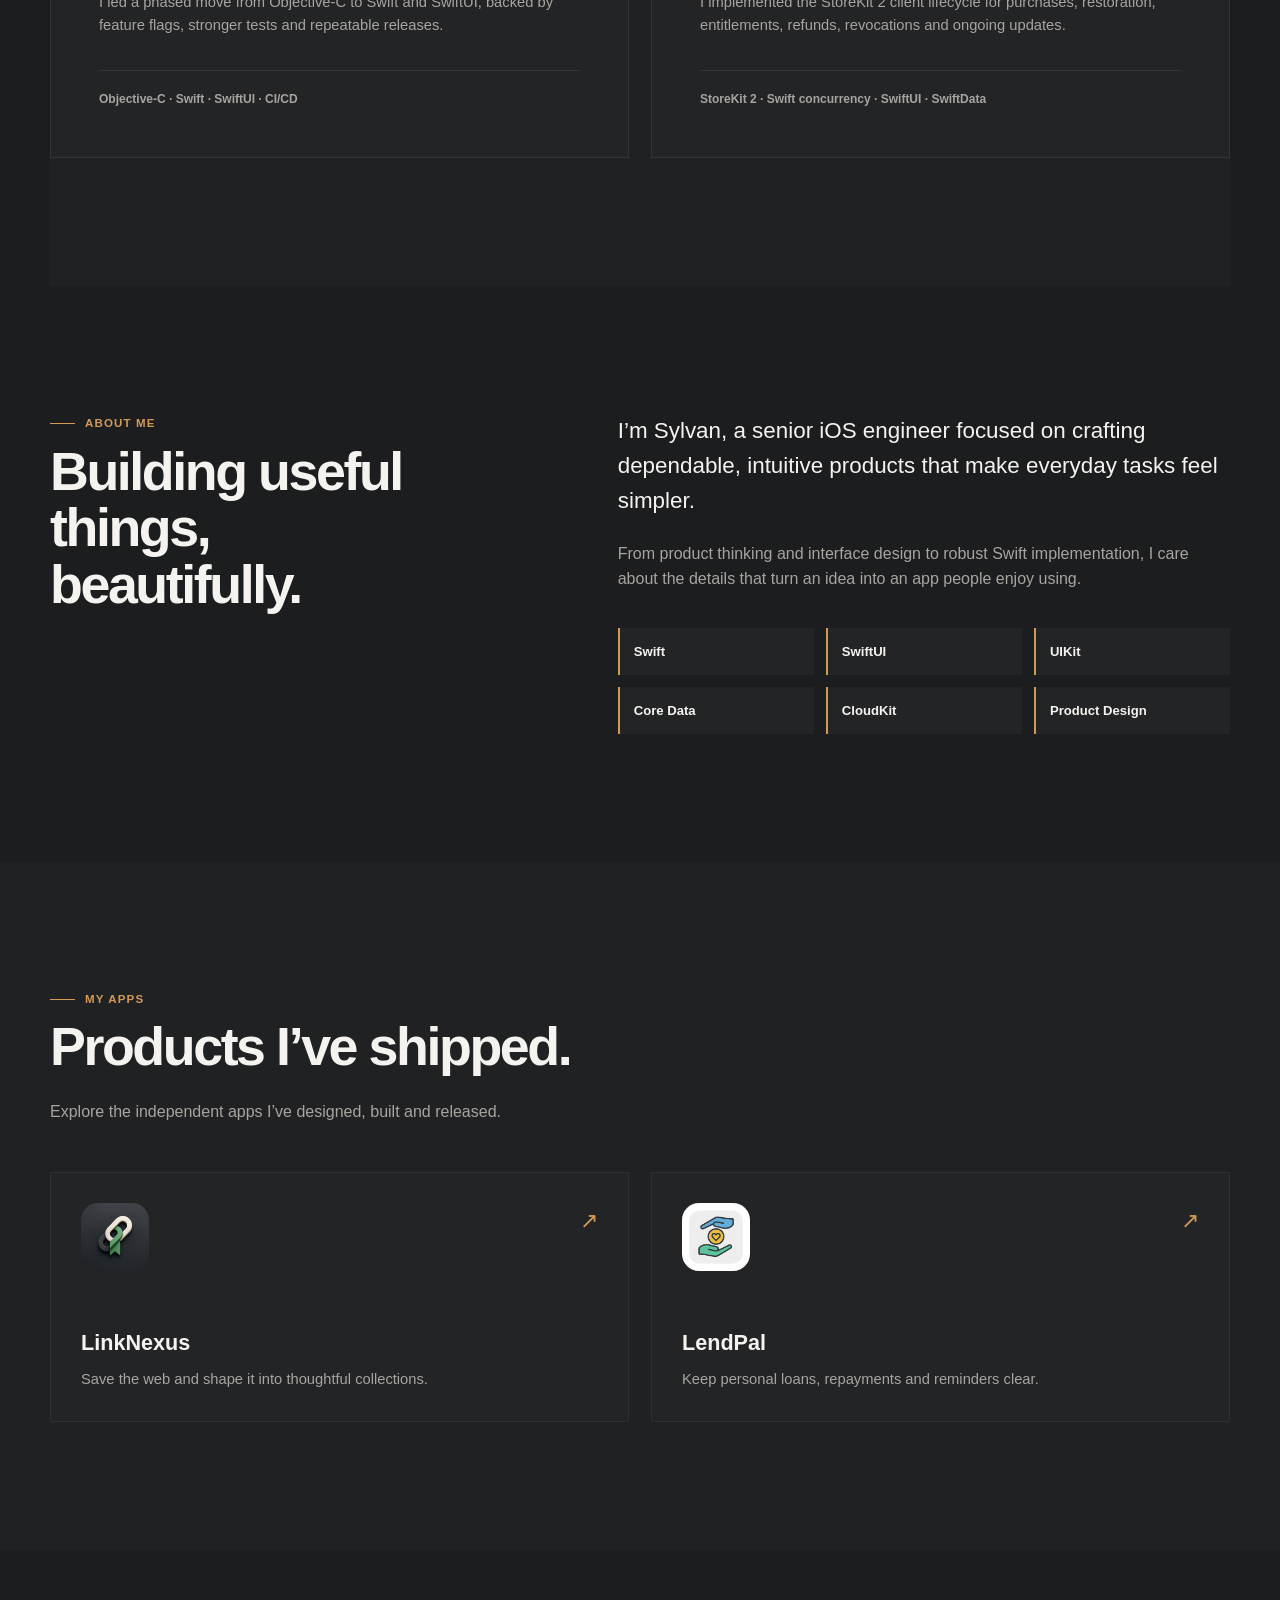
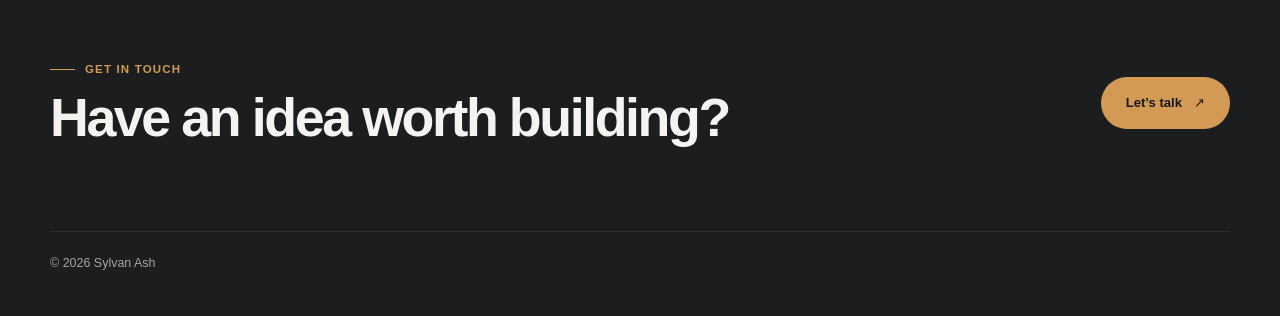
==== commit ae372d1f: "Refine portfolio case study copy" ====
--- a/index.html
+++ b/index.html
@@ -51,8 +51,8 @@
               <span class="case-card-body">
                 <span class="case-card-copy">
                   <span class="case-card-company">Bleacher Report</span>
-                  <span class="case-card-title">Shipping an iOS polling feature that generated $7M</span>
-                  <span class="case-card-description">Designed and delivered a consumer polling experience against an original annual target of $1M.</span>
+                  <span class="case-card-title">Designing and shipping the iOS experience for a $7M polling feature</span>
+                  <span class="case-card-description">I carried the mobile experience from design through release inside a consumer app used by millions.</span>
                 </span>
                 <span class="case-card-result" aria-label="Seven million dollars in first-year revenue, seven times the target">
                   <strong>$7M</strong>
@@ -72,8 +72,8 @@
               </span>
               <span class="case-card-copy">
                 <span class="case-card-company">PeopleCaddie</span>
-                <span class="case-card-title">Moving a production app from Objective-C to Swift and SwiftUI</span>
-                <span class="case-card-description">An incremental migration built around feature flags, stronger testing and safer delivery.</span>
+                <span class="case-card-title">Modernizing PeopleCaddie without pausing product delivery</span>
+                <span class="case-card-description">I led a phased move from Objective-C to Swift and SwiftUI, backed by feature flags, stronger tests and repeatable releases.</span>
               </span>
               <span class="case-card-skills">Objective-C · Swift · SwiftUI · CI/CD</span>
             </a>
@@ -87,8 +87,8 @@
               </span>
               <span class="case-card-copy">
                 <span class="case-card-company">LendPal &amp; LinkNexus</span>
-                <span class="case-card-title">Building the StoreKit 2 lifecycle for two applications</span>
-                <span class="case-card-description">Production handling for purchases, restoration, entitlements, refunds, revocations and transaction updates.</span>
+                <span class="case-card-title">Making premium access reliable across two applications</span>
+                <span class="case-card-description">I implemented the StoreKit 2 client lifecycle for purchases, restoration, entitlements, refunds, revocations and ongoing updates.</span>
               </span>
               <span class="case-card-skills">StoreKit 2 · Swift concurrency · SwiftUI · SwiftData</span>
             </a>
